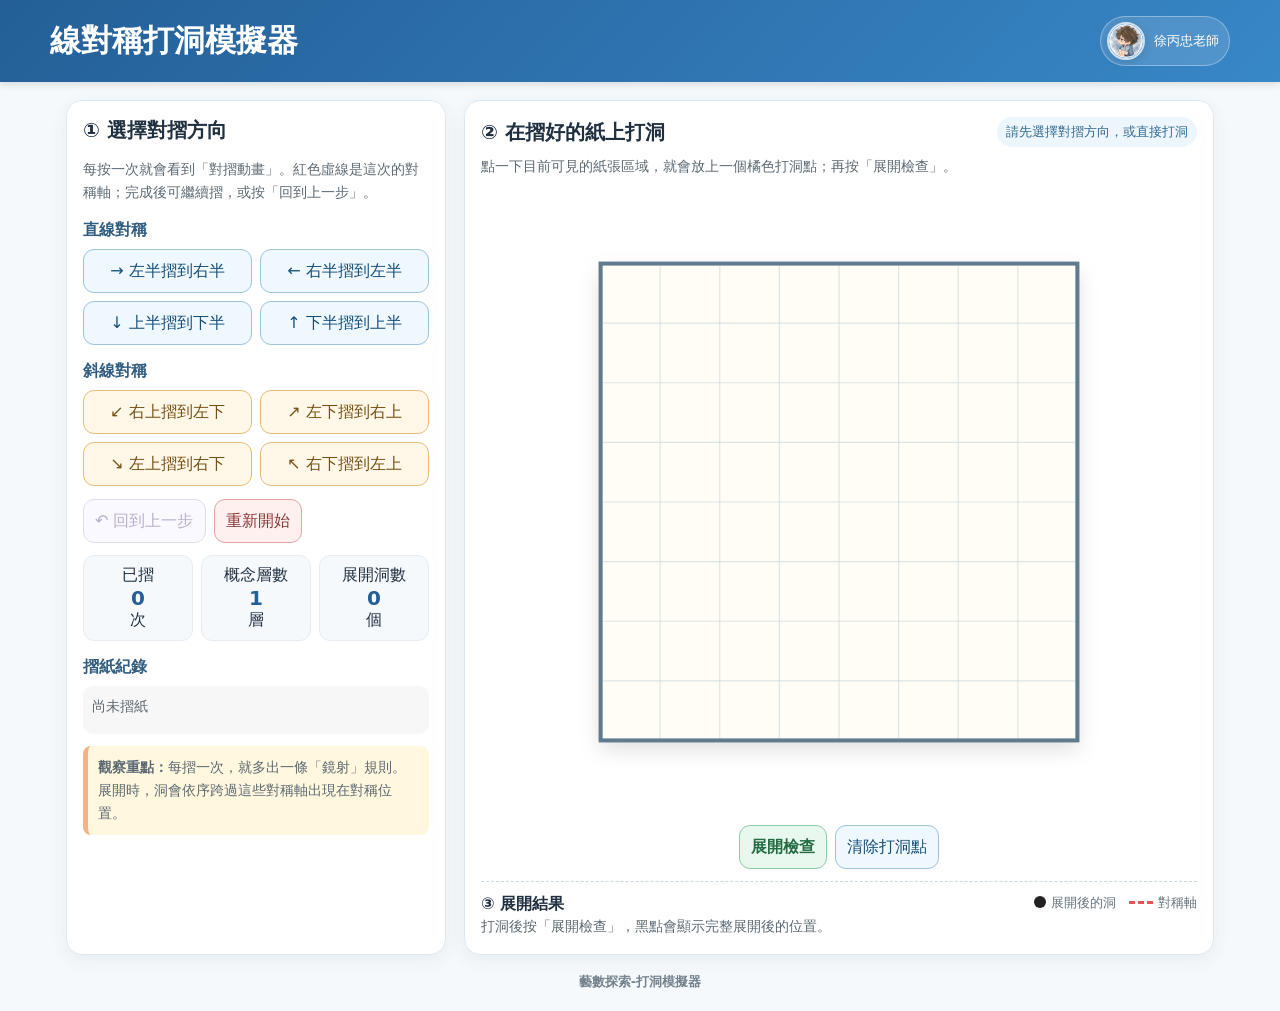
==== index.html @ bd2333b8 "Fix author avatar and label" ====
<!doctype html>
<html lang="zh-Hant">
<head>
<meta charset="utf-8" />
<meta name="viewport" content="width=device-width, initial-scale=1" />
<title>ericson1617｜線對稱打洞模擬器</title>
<style>
:root{
  --blue:#2f75b5; --blue2:#eaf5ff; --ink:#203040; --gold:#f4b183;
  --green:#3c9d68; --red:#d85a5a; --paper:#fffdf5; --grid:#c9d6df;
}
*{box-sizing:border-box}
body{font-family:"Microsoft JhengHei","Noto Sans TC",system-ui,sans-serif;margin:0;background:#f5f9fc;color:var(--ink)}
header{background:linear-gradient(135deg,#245f97,#3887c7);color:#fff;padding:16px 20px;box-shadow:0 2px 8px #0002}
header .head{max-width:1180px;margin:auto;display:flex;align-items:center;justify-content:space-between;gap:16px;flex-wrap:wrap}
h1{margin:0;font-size:clamp(22px,3vw,31px)}
.brand{display:flex;align-items:center;gap:9px;font-size:13px;background:#ffffff22;border:1px solid #ffffff55;border-radius:999px;padding:5px 10px 5px 6px}.brand-avatar{width:38px;height:38px;border-radius:50%;object-fit:cover;border:2px solid #ffffffbb;box-shadow:0 2px 8px #0002}
.wrap{max-width:1180px;margin:18px auto;padding:0 16px;display:grid;grid-template-columns:380px 1fr;gap:18px}
.card{background:white;border:1px solid #dce9f3;border-radius:16px;padding:16px;box-shadow:0 5px 18px #244b6a12}
h2{margin:0 0 10px;font-size:20px}.small{font-size:14px;color:#5b6872;line-height:1.65}.muted{color:#7a8790}
.controls{display:grid;grid-template-columns:1fr 1fr;gap:8px}.subhead{font-weight:800;margin:16px 0 8px;color:#315d80}
button{font:inherit;border:1px solid #9ec3df;background:#eff8ff;color:#174e78;padding:10px 11px;border-radius:11px;cursor:pointer;transition:.18s;min-height:44px}
button:hover:not(:disabled){transform:translateY(-1px);background:#deeffd;box-shadow:0 3px 8px #0001}
button:disabled{opacity:.42;cursor:not-allowed}.diag{background:#fff8e9;border-color:#e6bd78;color:#765013}.actionbar{display:flex;flex-wrap:wrap;gap:8px;margin-top:13px}.undo{background:#f5f1ff;border-color:#b9a9df;color:#5a438b}.reset{background:#fff0f0;border-color:#e5a2a2;color:#8c3838}.check{background:#e9f8ef;border-color:#91cba7;color:#246b42;font-weight:800}
.stats{display:grid;grid-template-columns:repeat(3,1fr);gap:8px;margin:12px 0}.stat{background:#f6f9fb;border-radius:11px;padding:9px;text-align:center;border:1px solid #e5edf2}.stat b{display:block;font-size:20px;color:#245f97}.history{background:#f7f7f7;border-radius:10px;padding:9px;min-height:48px;line-height:1.6}.tip{background:#fff8df;border-left:5px solid var(--gold);border-radius:8px;padding:10px;margin-top:12px}
.stage{position:relative;display:flex;flex-direction:column;align-items:center}.stageTitle{width:100%;display:flex;justify-content:space-between;gap:8px;align-items:center;margin-bottom:8px}.badge{font-size:13px;border-radius:999px;background:#edf6fd;padding:6px 9px;color:#32698f}
#paperSvg{width:min(100%,620px);height:auto;display:block;touch-action:none;user-select:none}.paper-shadow{filter:drop-shadow(0 7px 9px #0002)}
.axis{stroke:#e45454;stroke-width:3;stroke-dasharray:9 7;opacity:.95}.axisLabel{font-size:14px;fill:#b73939;font-weight:700}.hole{fill:#222;stroke:#fff;stroke-width:2}.previewHole{fill:#f1a23a;stroke:white;stroke-width:3}.originalBorder{fill:none;stroke:#607b8d;stroke-width:3}.gridLine{stroke:var(--grid);stroke-width:1;opacity:.62}.moving{fill:#bfe0f8;stroke:#2f75b5;stroke-width:2;opacity:.72}.foldedPaper{fill:var(--paper);stroke:#7d96a7;stroke-width:3}.dimmed{fill:#dce7ee;opacity:.28}
.resultWrap{margin-top:12px;width:100%;border-top:1px dashed #cbd9e2;padding-top:12px}.resultRow{display:flex;align-items:flex-start;gap:12px;flex-wrap:wrap}.resultText{flex:1;min-width:210px}.legend{display:flex;gap:13px;flex-wrap:wrap;font-size:13px;color:#65727c}.dotLegend{display:inline-block;width:12px;height:12px;border-radius:50%;background:#222;margin-right:5px;vertical-align:-1px}.axisLegend{display:inline-block;width:24px;border-top:3px dashed #e45454;margin-right:5px;vertical-align:3px}
footer{max-width:1180px;margin:0 auto 20px;padding:0 16px;color:#74828c;font-size:13px;text-align:center}
@media(max-width:900px){.wrap{grid-template-columns:1fr}.controls{grid-template-columns:1fr 1fr}}
@media(max-width:480px){.controls{grid-template-columns:1fr}.stats{grid-template-columns:1fr 1fr 1fr}.card{padding:13px}}
</style>
</head>
<body>
<header><div class="head">
  <h1>線對稱打洞模擬器</h1>
  <div class="brand"><img class="brand-avatar" src="author-avatar.svg" alt="作者識別圖"><span>徐丙忠老師</span></div>
</div></header>

<main class="wrap">
  <section class="card">
    <h2>① 選擇對摺方向</h2>
    <p class="small">每按一次就會看到「對摺動畫」。紅色虛線是這次的對稱軸；完成後可繼續摺，或按「回到上一步」。</p>

    <div class="subhead">直線對稱</div>
    <div class="controls">
      <button onclick="doFold('L2R')">→ 左半摺到右半</button>
      <button onclick="doFold('R2L')">← 右半摺到左半</button>
      <button onclick="doFold('T2B')">↓ 上半摺到下半</button>
      <button onclick="doFold('B2T')">↑ 下半摺到上半</button>
    </div>

    <div class="subhead">斜線對稱</div>
    <div class="controls">
      <button class="diag" onclick="doFold('UR2LL')">↙ 右上摺到左下</button>
      <button class="diag" onclick="doFold('LL2UR')">↗ 左下摺到右上</button>
      <button class="diag" onclick="doFold('UL2LR')">↘ 左上摺到右下</button>
      <button class="diag" onclick="doFold('LR2UL')">↖ 右下摺到左上</button>
    </div>

    <div class="actionbar">
      <button id="undoBtn" class="undo" onclick="undoFold()">↶ 回到上一步</button>
      <button class="reset" onclick="resetAll()">重新開始</button>
    </div>

    <div class="stats">
      <div class="stat"><span>已摺</span><b id="foldCount">0</b><span>次</span></div>
      <div class="stat"><span>概念層數</span><b id="layerCount">1</b><span>層</span></div>
      <div class="stat"><span>展開洞數</span><b id="holeCount">0</b><span>個</span></div>
    </div>

    <div class="subhead">摺紙紀錄</div>
    <div id="history" class="history small">尚未摺紙</div>
    <div class="tip small"><b>觀察重點：</b>每摺一次，就多出一條「鏡射」規則。展開時，洞會依序跨過這些對稱軸出現在對稱位置。</div>
  </section>

  <section class="card stage">
    <div class="stageTitle">
      <div><h2 style="display:inline">② 在摺好的紙上打洞</h2></div>
      <span id="statusBadge" class="badge">請先選擇對摺方向，或直接打洞</span>
    </div>
    <p class="small" style="width:100%;margin-top:0">點一下目前可見的紙張區域，就會放上一個橘色打洞點；再按「展開檢查」。</p>

    <svg id="paperSvg" viewBox="0 0 520 520" aria-label="線對稱摺紙與打洞模擬區">
      <defs>
        <clipPath id="paperClip"><polygon id="paperClipPoly" points="60,60 460,60 460,460 60,460"/></clipPath>
      </defs>
      <rect x="60" y="60" width="400" height="400" rx="3" fill="#f4f7f9" class="paper-shadow"/>
      <g id="paperGroup" clip-path="url(#paperClip)">
        <rect x="60" y="60" width="400" height="400" class="foldedPaper"/>
        <g id="gridLines"></g>
      </g>
      <polygon id="currentOutline" points="60,60 460,60 460,460 60,460" fill="none" stroke="#668295" stroke-width="3"/>
      <g id="axisGroup"></g>
      <polygon id="movingPiece" points="" class="moving" style="display:none"/>
      <g id="punchGroup"></g>
      <rect x="60" y="60" width="400" height="400" class="originalBorder" pointer-events="none"/>
    </svg>

    <div class="actionbar" style="justify-content:center">
      <button id="unfoldBtn" class="check" onclick="unfoldCheck()">展開檢查</button>
      <button onclick="clearPunch()">清除打洞點</button>
    </div>

    <div class="resultWrap">
      <div class="resultRow">
        <div class="resultText">
          <b>③ 展開結果</b>
          <div id="resultMsg" class="small">打洞後按「展開檢查」，黑點會顯示完整展開後的位置。</div>
        </div>
        <div class="legend"><span><i class="dotLegend"></i>展開後的洞</span><span><i class="axisLegend"></i>對稱軸</span></div>
      </div>
    </div>
  </section>
</main>
<footer><b>藝數探索-打洞模擬器</b></footer>

<script>
const SQ={x0:60,y0:60,x1:460,y1:460,cx:260,cy:260};
const EPS=0.01;
let currentPoly = [[60,60],[460,60],[460,460],[60,460]];
let folds=[];
let undoStack=[];
let punch=null;
let resultHoles=[];
let animating=false;

const foldDefs={
  L2R:{name:'→ 左半摺到右半', axis:'V', keep:p=>p[0]>=SQ.cx-EPS, moving:p=>p[0]<=SQ.cx+EPS},
  R2L:{name:'← 右半摺到左半', axis:'V', keep:p=>p[0]<=SQ.cx+EPS, moving:p=>p[0]>=SQ.cx-EPS},
  T2B:{name:'↓ 上半摺到下半', axis:'H', keep:p=>p[1]>=SQ.cy-EPS, moving:p=>p[1]<=SQ.cy+EPS},
  B2T:{name:'↑ 下半摺到上半', axis:'H', keep:p=>p[1]<=SQ.cy+EPS, moving:p=>p[1]>=SQ.cy-EPS},
  UR2LL:{name:'↙ 右上摺到左下', axis:'D1', keep:p=>p[1]>=p[0]-EPS, moving:p=>p[1]<=p[0]+EPS},
  LL2UR:{name:'↗ 左下摺到右上', axis:'D1', keep:p=>p[1]<=p[0]+EPS, moving:p=>p[1]>=p[0]-EPS},
  UL2LR:{name:'↘ 左上摺到右下', axis:'D2', keep:p=>p[0]+p[1]>=520-EPS, moving:p=>p[0]+p[1]<=520+EPS},
  LR2UL:{name:'↖ 右下摺到左上', axis:'D2', keep:p=>p[0]+p[1]<=520+EPS, moving:p=>p[0]+p[1]>=520-EPS},
};

function axisValue(axis,p){
  if(axis==='V') return p[0]-SQ.cx;
  if(axis==='H') return p[1]-SQ.cy;
  if(axis==='D1') return p[1]-p[0];
  if(axis==='D2') return p[0]+p[1]-520;
}
function reflectPoint(axis,p){
  const [x,y]=p;
  if(axis==='V') return [2*SQ.cx-x,y];
  if(axis==='H') return [x,2*SQ.cy-y];
  if(axis==='D1') return [y,x];
  if(axis==='D2') return [520-y,520-x];
  return [x,y];
}
function insideOriginal(p){return p[0]>=60-EPS&&p[0]<=460+EPS&&p[1]>=60-EPS&&p[1]<=460+EPS}

function clipPoly(poly, insideFn, axis){
  if(!poly.length) return [];
  const out=[];
  for(let i=0;i<poly.length;i++){
    const A=poly[i], B=poly[(i+1)%poly.length];
    const inA=insideFn(A), inB=insideFn(B);
    if(inA && inB){out.push(B)}
    else if(inA && !inB){out.push(intersectionWithAxis(A,B,axis))}
    else if(!inA && inB){out.push(intersectionWithAxis(A,B,axis));out.push(B)}
  }
  return dedupePoly(out);
}
function intersectionWithAxis(A,B,axis){
  let fA=axisValue(axis,A), fB=axisValue(axis,B);
  let t=Math.abs(fA-fB)<1e-9?0:fA/(fA-fB);
  return [A[0]+t*(B[0]-A[0]), A[1]+t*(B[1]-A[1])];
}
function dedupePoly(poly){
  const out=[];
  for(const p of poly){
    if(!out.length || Math.hypot(out[out.length-1][0]-p[0],out[out.length-1][1]-p[1])>.2) out.push(p);
  }
  if(out.length>1 && Math.hypot(out[0][0]-out.at(-1)[0],out[0][1]-out.at(-1)[1])<.2) out.pop();
  return out;
}
function polyString(poly){return poly.map(p=>`${p[0].toFixed(1)},${p[1].toFixed(1)}`).join(' ')}
function pointInPoly(point,vs){
  const [x,y]=point; let inside=false;
  for(let i=0,j=vs.length-1;i<vs.length;j=i++){
    const xi=vs[i][0], yi=vs[i][1], xj=vs[j][0], yj=vs[j][1];
    const intersect=((yi>y)!=(yj>y)) && (x < (xj-xi)*(y-yi)/(yj-yi+1e-12)+xi);
    if(intersect) inside=!inside;
  }
  return inside;
}

function drawGrid(){
  const g=document.getElementById('gridLines'); g.innerHTML='';
  for(let i=1;i<8;i++){
    const x=60+i*50, y=60+i*50;
    g.insertAdjacentHTML('beforeend',`<line x1="${x}" y1="60" x2="${x}" y2="460" class="gridLine"/><line x1="60" y1="${y}" x2="460" y2="${y}" class="gridLine"/>`);
  }
}
function drawAxes(){
  const g=document.getElementById('axisGroup'); g.innerHTML='';
  const seen=[];
  folds.forEach((f,i)=>{
    let line,label;
    if(f.axis==='V') line=`<line x1="260" y1="60" x2="260" y2="460" class="axis"/>`;
    if(f.axis==='H') line=`<line x1="60" y1="260" x2="460" y2="260" class="axis"/>`;
    if(f.axis==='D1') line=`<line x1="60" y1="60" x2="460" y2="460" class="axis"/>`;
    if(f.axis==='D2') line=`<line x1="60" y1="460" x2="460" y2="60" class="axis"/>`;
    if(!seen.includes(f.axis)){g.insertAdjacentHTML('beforeend',line);seen.push(f.axis)}
  });
}
function drawPunches(showResult=false){
  const g=document.getElementById('punchGroup'); g.innerHTML='';
  if(showResult){
    resultHoles.forEach(p=>g.insertAdjacentHTML('beforeend',`<circle cx="${p[0]}" cy="${p[1]}" r="9" class="hole"/>`));
  } else if(punch){
    g.insertAdjacentHTML('beforeend',`<circle cx="${punch[0]}" cy="${punch[1]}" r="10" class="previewHole"/>`);
  }
}
function render(showResult=false){
  document.getElementById('paperClipPoly').setAttribute('points',polyString(currentPoly));
  document.getElementById('currentOutline').setAttribute('points',polyString(currentPoly));
  document.getElementById('foldCount').textContent=folds.length;
  document.getElementById('layerCount').textContent=Math.pow(2,folds.length);
  document.getElementById('holeCount').textContent=showResult?resultHoles.length:0;
  document.getElementById('history').textContent=folds.length?folds.map((f,i)=>`${i+1}. ${f.name}`).join(' → '):'尚未摺紙';
  document.getElementById('undoBtn').disabled=undoStack.length===0 || animating;
  document.querySelectorAll('button').forEach(b=>{ if(animating && !b.classList.contains('reset')) b.disabled=true; });
  drawAxes(); drawPunches(showResult);
}

function setAnimating(v){
  animating=v;
  document.querySelectorAll('button').forEach(b=>b.disabled=v);
  document.getElementById('undoBtn').disabled=v || undoStack.length===0;
  document.getElementById('statusBadge').textContent=v?'正在對摺…':'點紙張可打洞';
}

function doFold(type){
  if(animating) return;
  const def=foldDefs[type];
  const before=currentPoly.map(p=>[...p]);
  const movingPoly=clipPoly(before,def.moving,def.axis);
  const keptPoly=clipPoly(before,def.keep,def.axis);
  if(keptPoly.length<3 || movingPoly.length<3){
    alert('目前摺好的紙張已沒有足夠區域可沿這條線繼續對摺，請回到上一步或選另一條對稱線。'); return;
  }
  undoStack.push({poly:before,folds:folds.map(f=>({...f})),punch:punch?[...punch]:null,result:resultHoles.map(p=>[...p])});
  punch=null; resultHoles=[];
  animateFold(movingPoly,def.axis,()=>{
    currentPoly=keptPoly;
    folds.push({type,name:def.name,axis:def.axis});
    setAnimating(false); render(false);
  });
}
function animateFold(poly,axis,onDone){
  setAnimating(true);
  const elem=document.getElementById('movingPiece');
  elem.style.display='block';
  const reflected=poly.map(p=>reflectPoint(axis,p));
  const start=performance.now(),dur=760;
  function frame(now){
    const raw=Math.min(1,(now-start)/dur);
    const t=raw<.5?2*raw*raw:1-Math.pow(-2*raw+2,2)/2;
    const pts=poly.map((p,i)=>[p[0]+(reflected[i][0]-p[0])*t,p[1]+(reflected[i][1]-p[1])*t]);
    elem.setAttribute('points',polyString(pts));
    elem.style.opacity=String(.82-.25*Math.sin(Math.PI*t));
    if(raw<1) requestAnimationFrame(frame); else {elem.style.display='none';onDone();}
  }
  requestAnimationFrame(frame);
}

function undoFold(){
  if(animating || !undoStack.length) return;
  const s=undoStack.pop();
  currentPoly=s.poly.map(p=>[...p]); folds=s.folds.map(f=>({...f})); punch=s.punch?[...s.punch]:null; resultHoles=s.result.map(p=>[...p]);
  document.getElementById('resultMsg').textContent='已回到上一步，你可以重新選擇對摺方式。';
  render(false);
}
function resetAll(){
  if(animating) location.reload();
  currentPoly=[[60,60],[460,60],[460,460],[60,460]];folds=[];undoStack=[];punch=null;resultHoles=[];
  document.getElementById('resultMsg').textContent='打洞後按「展開檢查」，黑點會顯示完整展開後的位置。';
  document.getElementById('statusBadge').textContent='請先選擇對摺方向，或直接打洞';
  render(false);
}
function clearPunch(){punch=null;resultHoles=[];document.getElementById('resultMsg').textContent='已清除打洞點。';render(false)}

function uniquePts(pts){
  const out=[];
  pts.forEach(p=>{
    if(!insideOriginal(p)) return;
    if(!out.some(q=>Math.hypot(q[0]-p[0],q[1]-p[1])<1.2)) out.push(p);
  });
  return out;
}
function unfoldCheck(){
  if(!punch){alert('請先在目前紙張區域點一下打洞。');return}
  let pts=[[...punch]];
  for(let i=folds.length-1;i>=0;i--){
    const axis=folds[i].axis;
    pts=uniquePts(pts.concat(pts.map(p=>reflectPoint(axis,p))));
  }
  resultHoles=uniquePts(pts);
  document.getElementById('resultMsg').textContent=`展開後共有 ${resultHoles.length} 個洞。觀察它們是否成對出現在各條紅色對稱軸的兩側。`;
  render(true);
}

document.getElementById('paperSvg').addEventListener('pointerdown',e=>{
  if(animating) return;
  const svg=e.currentTarget, pt=svg.createSVGPoint(); pt.x=e.clientX;pt.y=e.clientY;
  const loc=pt.matrixTransform(svg.getScreenCTM().inverse()); const p=[loc.x,loc.y];
  if(!pointInPoly(p,currentPoly)){
    document.getElementById('statusBadge').textContent='請點目前可見的紙張區域';return;
  }
  punch=p;resultHoles=[];document.getElementById('resultMsg').textContent='已打洞！現在可以按「展開檢查」。';document.getElementById('statusBadge').textContent='已選擇打洞位置';render(false);
});

drawGrid();resetAll();
</script>
</body>
</html>
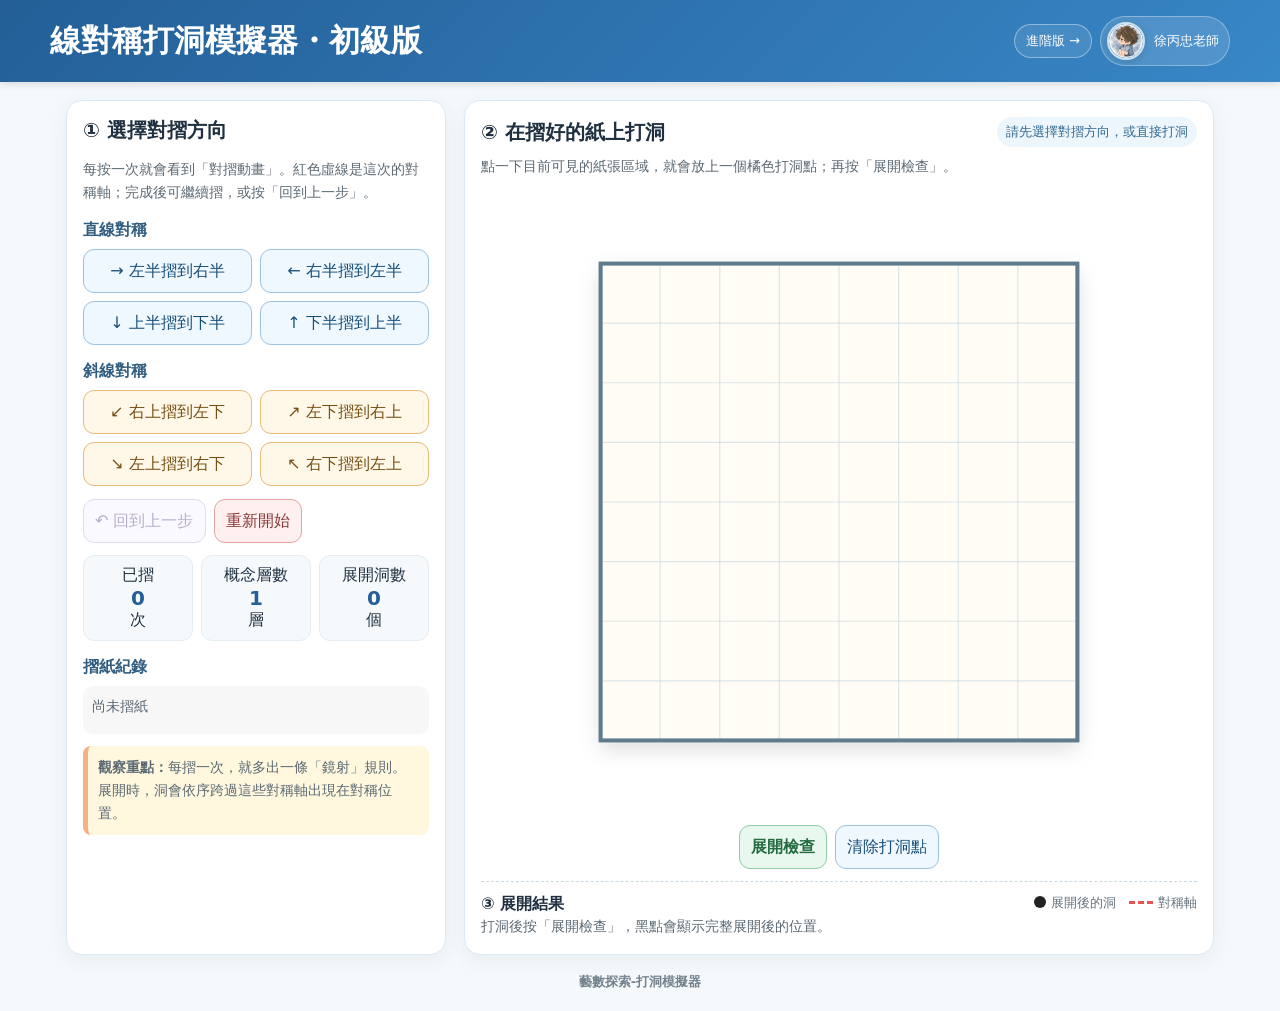
==== commit af7c622f: "Label beginner version and link to advanced simulator" ====
--- a/index.html
+++ b/index.html
@@ -34,8 +34,8 @@
 </head>
 <body>
 <header><div class="head">
-  <h1>線對稱打洞模擬器</h1>
-  <div class="brand"><img class="brand-avatar" src="author-avatar.svg" alt="作者識別圖"><span>徐丙忠老師</span></div>
+  <h1>線對稱打洞模擬器・初級版</h1>
+  <div style="display:flex;align-items:center;gap:8px;flex-wrap:wrap"><a href="advanced.html" style="color:#fff;text-decoration:none;border:1px solid #ffffff66;background:#ffffff18;border-radius:999px;padding:7px 11px;font-size:13px">進階版 →</a><div class="brand"><img class="brand-avatar" src="author-avatar.svg" alt="作者識別圖"><span>徐丙忠老師</span></div></div>
 </div></header>
 
 <main class="wrap">
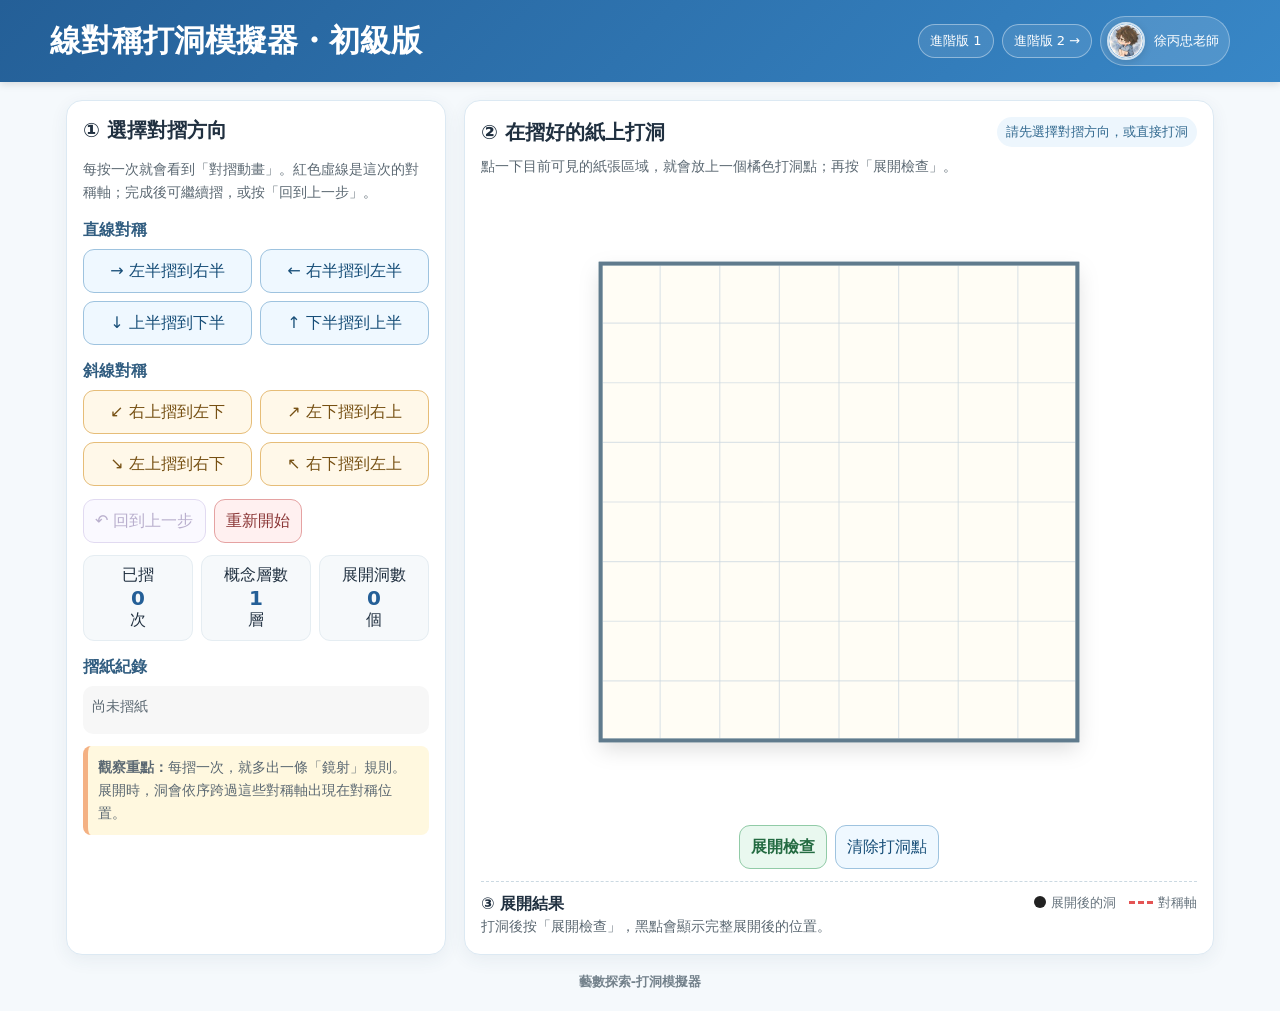
==== commit 8b5155b5: "Add Advanced 2 navigation from beginner version" ====
--- a/index.html
+++ b/index.html
@@ -35,7 +35,7 @@
 <body>
 <header><div class="head">
   <h1>線對稱打洞模擬器・初級版</h1>
-  <div style="display:flex;align-items:center;gap:8px;flex-wrap:wrap"><a href="advanced.html" style="color:#fff;text-decoration:none;border:1px solid #ffffff66;background:#ffffff18;border-radius:999px;padding:7px 11px;font-size:13px">進階版 →</a><div class="brand"><img class="brand-avatar" src="author-avatar.svg" alt="作者識別圖"><span>徐丙忠老師</span></div></div>
+  <div style="display:flex;align-items:center;gap:8px;flex-wrap:wrap"><a href="advanced.html" style="color:#fff;text-decoration:none;border:1px solid #ffffff66;background:#ffffff18;border-radius:999px;padding:7px 11px;font-size:13px">進階版 1</a><a href="advanced2.html" style="color:#fff;text-decoration:none;border:1px solid #ffffff66;background:#ffffff18;border-radius:999px;padding:7px 11px;font-size:13px">進階版 2 →</a><div class="brand"><img class="brand-avatar" src="author-avatar.svg" alt="作者識別圖"><span>徐丙忠老師</span></div></div>
 </div></header>
 
 <main class="wrap">
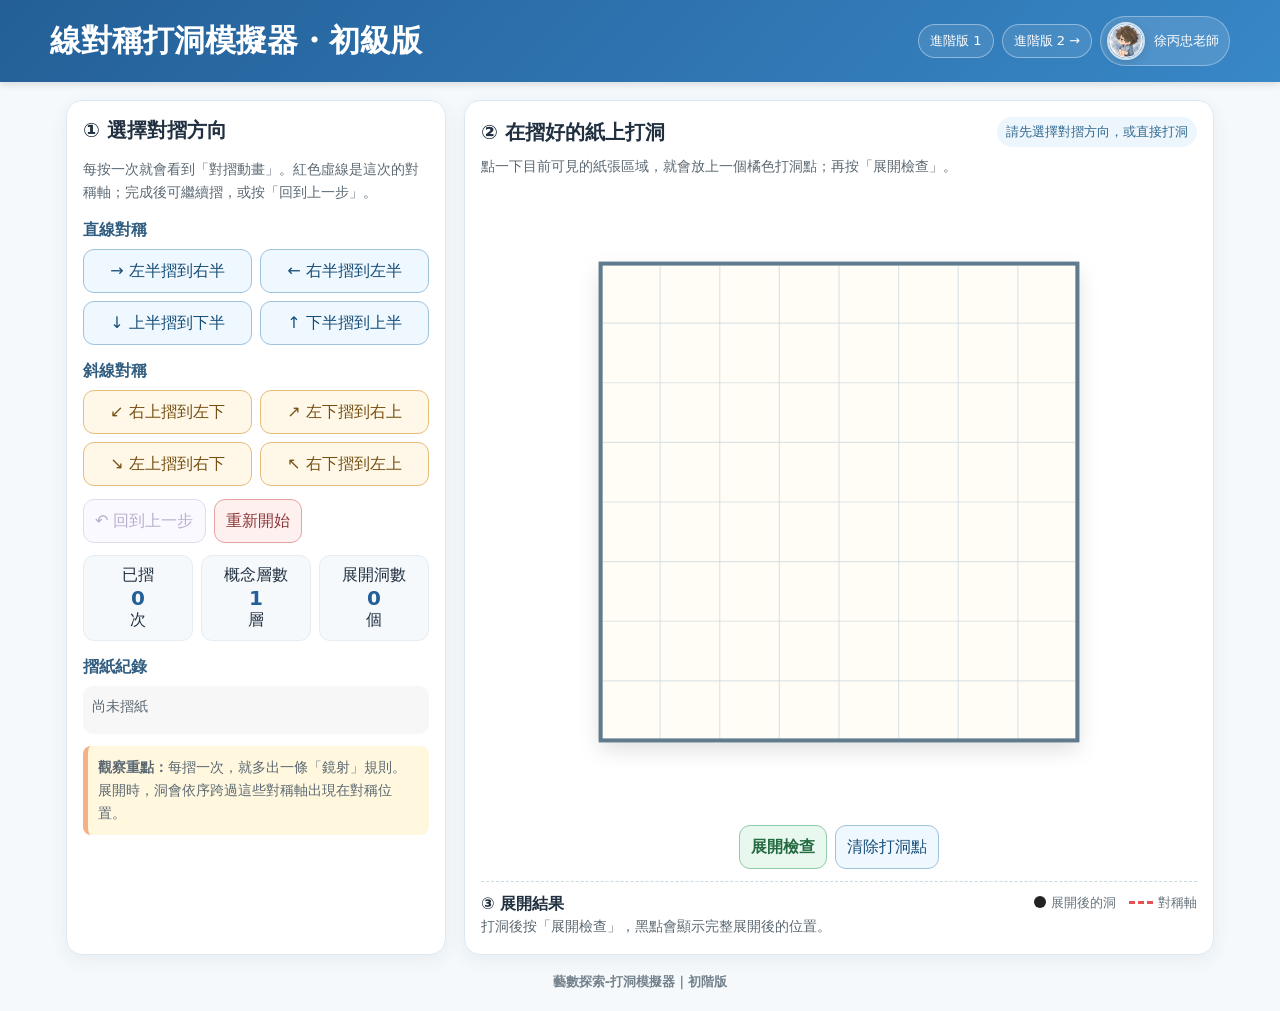
==== commit de324e28: "Update footer label for index.html" ====
--- a/index.html
+++ b/index.html
@@ -114,7 +114,7 @@
     </div>
   </section>
 </main>
-<footer><b>藝數探索-打洞模擬器</b></footer>
+<footer><b>藝數探索-打洞模擬器｜初階版</b></footer>
 
 <script>
 const SQ={x0:60,y0:60,x1:460,y1:460,cx:260,cy:260};
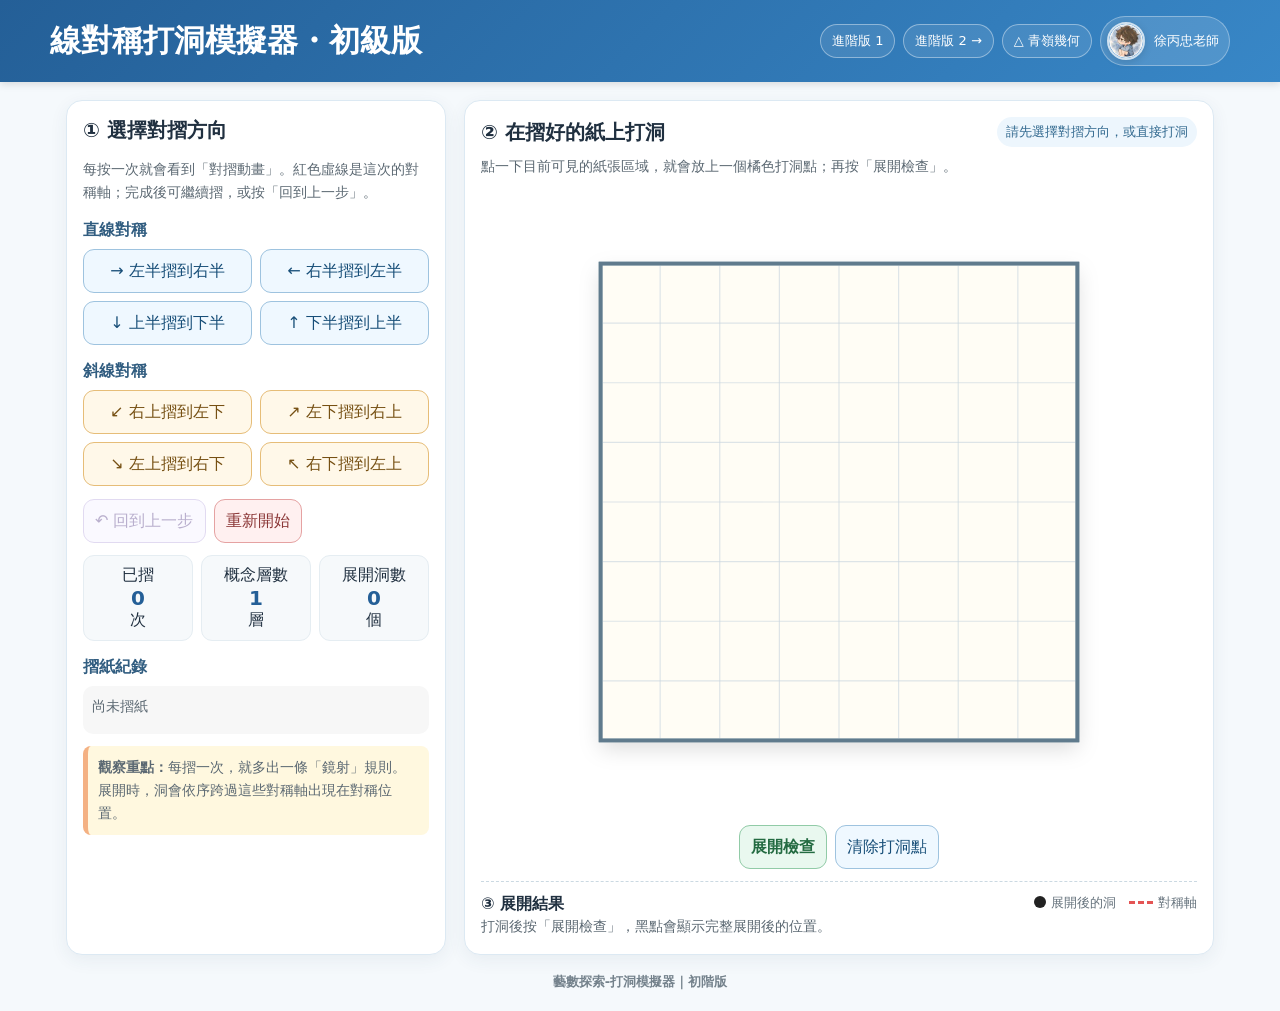
==== commit 1a3408bd: "Link geometry studio from classroom homepage" ====
--- a/index.html
+++ b/index.html
@@ -35,7 +35,7 @@
 <body>
 <header><div class="head">
   <h1>線對稱打洞模擬器・初級版</h1>
-  <div style="display:flex;align-items:center;gap:8px;flex-wrap:wrap"><a href="advanced.html" style="color:#fff;text-decoration:none;border:1px solid #ffffff66;background:#ffffff18;border-radius:999px;padding:7px 11px;font-size:13px">進階版 1</a><a href="advanced2.html" style="color:#fff;text-decoration:none;border:1px solid #ffffff66;background:#ffffff18;border-radius:999px;padding:7px 11px;font-size:13px">進階版 2 →</a><div class="brand"><img class="brand-avatar" src="author-avatar.svg" alt="作者識別圖"><span>徐丙忠老師</span></div></div>
+  <div style="display:flex;align-items:center;gap:8px;flex-wrap:wrap"><a href="advanced.html" style="color:#fff;text-decoration:none;border:1px solid #ffffff66;background:#ffffff18;border-radius:999px;padding:7px 11px;font-size:13px">進階版 1</a><a href="advanced2.html" style="color:#fff;text-decoration:none;border:1px solid #ffffff66;background:#ffffff18;border-radius:999px;padding:7px 11px;font-size:13px">進階版 2 →</a><a href="geometry.html" style="color:#fff;text-decoration:none;border:1px solid #ffffff66;background:#ffffff18;border-radius:999px;padding:7px 11px;font-size:13px">△ 青嶺幾何</a><div class="brand"><img class="brand-avatar" src="author-avatar.svg" alt="作者識別圖"><span>徐丙忠老師</span></div></div>
 </div></header>
 
 <main class="wrap">
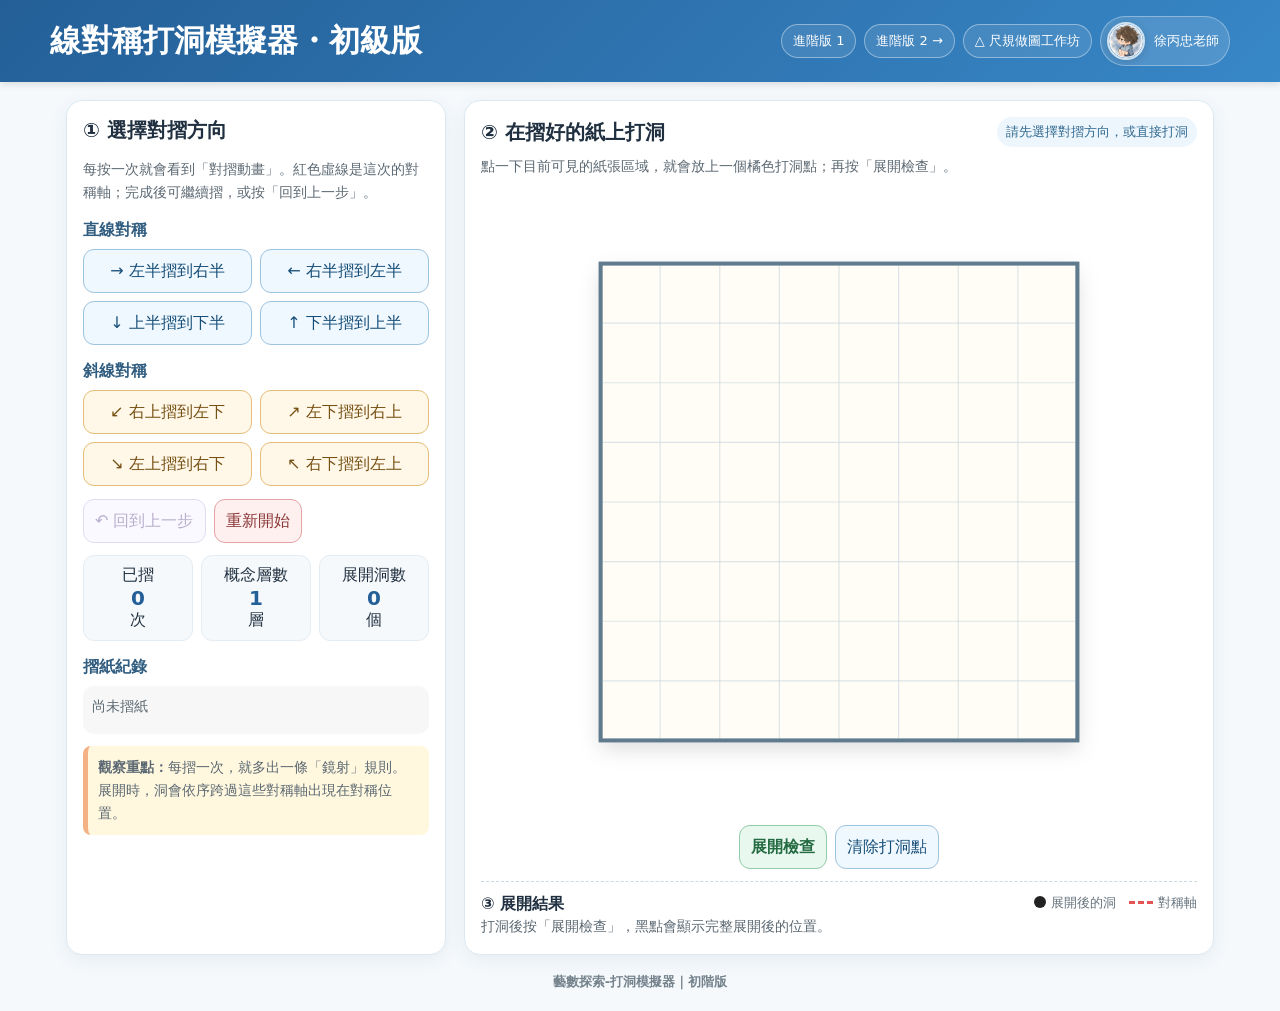
==== commit 950f978a: "Update homepage to link to ruler and compass workshop" ====
--- a/index.html
+++ b/index.html
@@ -35,7 +35,7 @@
 <body>
 <header><div class="head">
   <h1>線對稱打洞模擬器・初級版</h1>
-  <div style="display:flex;align-items:center;gap:8px;flex-wrap:wrap"><a href="advanced.html" style="color:#fff;text-decoration:none;border:1px solid #ffffff66;background:#ffffff18;border-radius:999px;padding:7px 11px;font-size:13px">進階版 1</a><a href="advanced2.html" style="color:#fff;text-decoration:none;border:1px solid #ffffff66;background:#ffffff18;border-radius:999px;padding:7px 11px;font-size:13px">進階版 2 →</a><a href="geometry.html" style="color:#fff;text-decoration:none;border:1px solid #ffffff66;background:#ffffff18;border-radius:999px;padding:7px 11px;font-size:13px">△ 青嶺幾何</a><div class="brand"><img class="brand-avatar" src="author-avatar.svg" alt="作者識別圖"><span>徐丙忠老師</span></div></div>
+  <div style="display:flex;align-items:center;gap:8px;flex-wrap:wrap"><a href="advanced.html" style="color:#fff;text-decoration:none;border:1px solid #ffffff66;background:#ffffff18;border-radius:999px;padding:7px 11px;font-size:13px">進階版 1</a><a href="advanced2.html" style="color:#fff;text-decoration:none;border:1px solid #ffffff66;background:#ffffff18;border-radius:999px;padding:7px 11px;font-size:13px">進階版 2 →</a><a href="ruler-compass-workshop.html" style="color:#fff;text-decoration:none;border:1px solid #ffffff66;background:#ffffff18;border-radius:999px;padding:7px 11px;font-size:13px">△ 尺規做圖工作坊</a><div class="brand"><img class="brand-avatar" src="author-avatar.svg" alt="作者識別圖"><span>徐丙忠老師</span></div></div>
 </div></header>
 
 <main class="wrap">
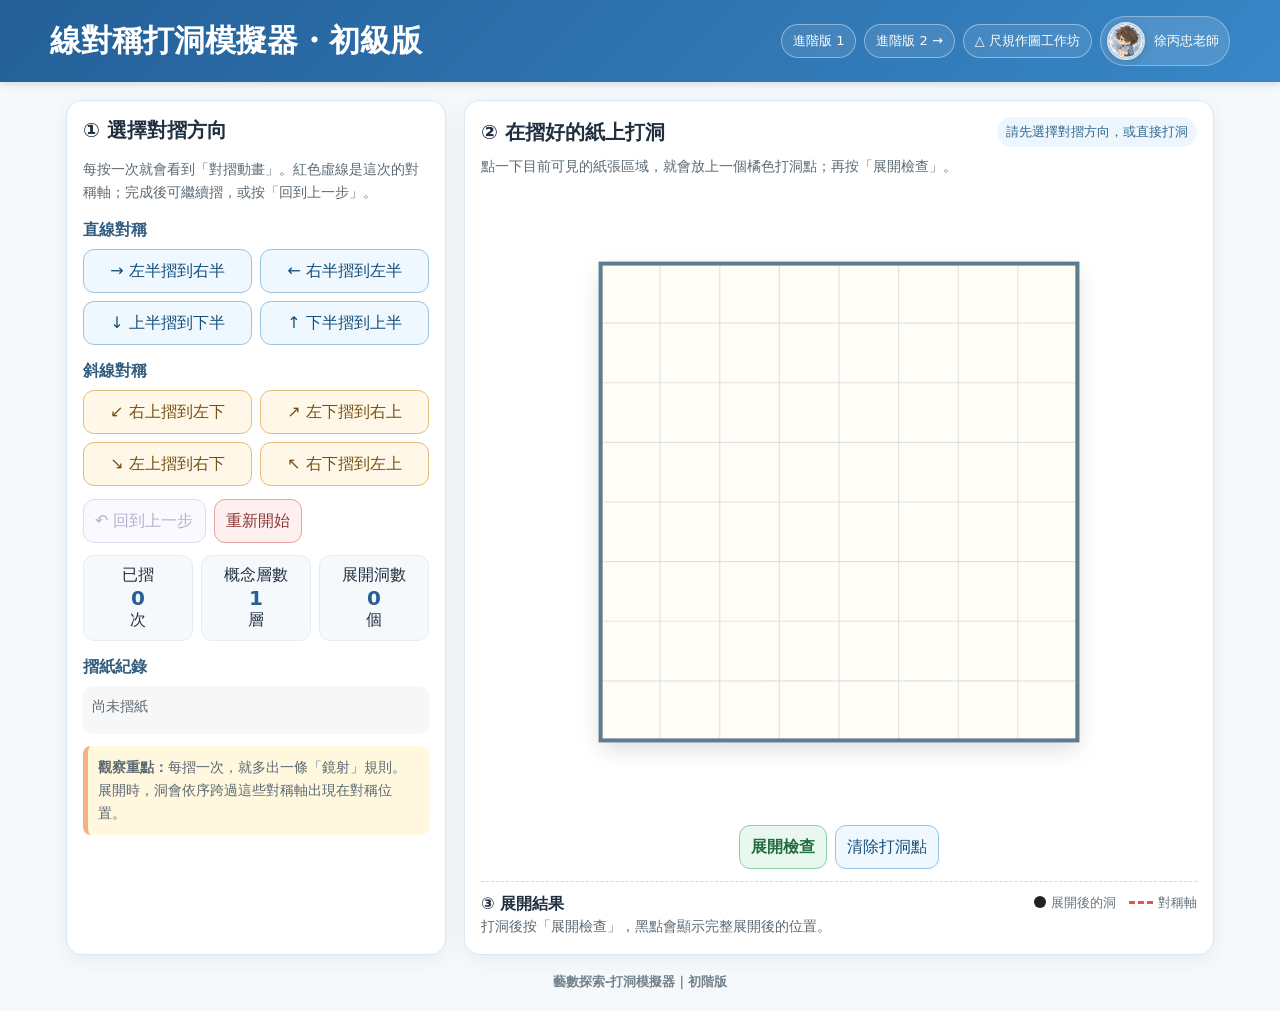
==== commit 1a9ad8a9: "Correct workshop naming to 尺規作圖 in navigation" ====
--- a/index.html
+++ b/index.html
@@ -4,6 +4,7 @@
 <meta charset="utf-8" />
 <meta name="viewport" content="width=device-width, initial-scale=1" />
 <title>ericson1617｜線對稱打洞模擬器</title>
+<script>(function(){try{const u=new URL(location.href);let changed=false;for(const key of Array.from(u.searchParams.keys())){if(/^utm_/i.test(key)||/^(fbclid|gclid|msclkid|mc_cid|mc_eid|igshid)$/i.test(key)){u.searchParams.delete(key);changed=true}}if(changed)history.replaceState(history.state,'',u.pathname+u.search+u.hash)}catch(_){}})();</script>
 <style>
 :root{
   --blue:#2f75b5; --blue2:#eaf5ff; --ink:#203040; --gold:#f4b183;
@@ -35,7 +36,7 @@
 <body>
 <header><div class="head">
   <h1>線對稱打洞模擬器・初級版</h1>
-  <div style="display:flex;align-items:center;gap:8px;flex-wrap:wrap"><a href="advanced.html" style="color:#fff;text-decoration:none;border:1px solid #ffffff66;background:#ffffff18;border-radius:999px;padding:7px 11px;font-size:13px">進階版 1</a><a href="advanced2.html" style="color:#fff;text-decoration:none;border:1px solid #ffffff66;background:#ffffff18;border-radius:999px;padding:7px 11px;font-size:13px">進階版 2 →</a><a href="ruler-compass-workshop.html" style="color:#fff;text-decoration:none;border:1px solid #ffffff66;background:#ffffff18;border-radius:999px;padding:7px 11px;font-size:13px">△ 尺規做圖工作坊</a><div class="brand"><img class="brand-avatar" src="author-avatar.svg" alt="作者識別圖"><span>徐丙忠老師</span></div></div>
+  <div style="display:flex;align-items:center;gap:8px;flex-wrap:wrap"><a href="advanced.html" style="color:#fff;text-decoration:none;border:1px solid #ffffff66;background:#ffffff18;border-radius:999px;padding:7px 11px;font-size:13px">進階版 1</a><a href="advanced2.html" style="color:#fff;text-decoration:none;border:1px solid #ffffff66;background:#ffffff18;border-radius:999px;padding:7px 11px;font-size:13px">進階版 2 →</a><a href="ruler-compass-workshop.html" style="color:#fff;text-decoration:none;border:1px solid #ffffff66;background:#ffffff18;border-radius:999px;padding:7px 11px;font-size:13px">△ 尺規作圖工作坊</a><div class="brand"><img class="brand-avatar" src="author-avatar.svg" alt="作者識別圖"><span>徐丙忠老師</span></div></div>
 </div></header>
 
 <main class="wrap">
